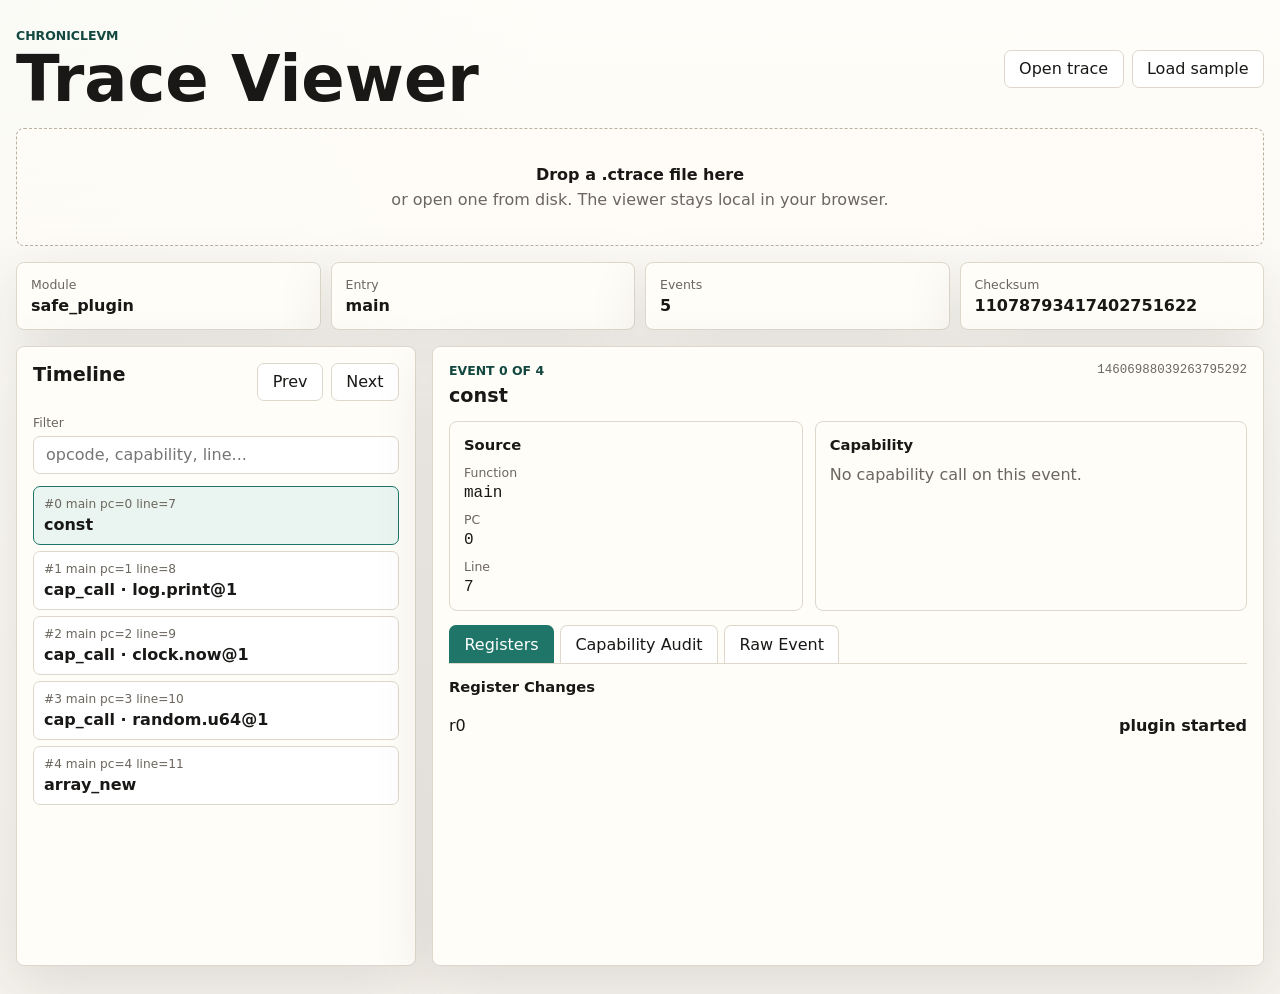
==== tools/trace-viewer/index.html @ c2182c63 "Add web trace viewer" ====
<!doctype html>
<html lang="en">
  <head>
    <meta charset="utf-8" />
    <meta name="viewport" content="width=device-width, initial-scale=1" />
    <title>Chronicle Trace Viewer</title>
    <link rel="stylesheet" href="./styles.css" />
  </head>
  <body>
    <main class="shell">
      <header class="topbar">
        <div>
          <p class="eyebrow">ChronicleVM</p>
          <h1>Trace Viewer</h1>
        </div>
        <div class="actions">
          <label class="file-button">
            <input id="fileInput" type="file" accept=".ctrace,application/json" />
            Open trace
          </label>
          <button id="loadSample" type="button">Load sample</button>
        </div>
      </header>

      <section id="dropzone" class="dropzone" aria-label="Trace file drop zone">
        <div>
          <strong>Drop a .ctrace file here</strong>
          <span>or open one from disk. The viewer stays local in your browser.</span>
        </div>
      </section>

      <section class="summary-grid" aria-label="Trace summary">
        <article>
          <span>Module</span>
          <strong id="moduleName">-</strong>
        </article>
        <article>
          <span>Entry</span>
          <strong id="entryName">-</strong>
        </article>
        <article>
          <span>Events</span>
          <strong id="eventCount">0</strong>
        </article>
        <article>
          <span>Checksum</span>
          <strong id="traceChecksum">-</strong>
        </article>
      </section>

      <section class="workspace">
        <aside class="timeline-panel" aria-label="Trace timeline">
          <div class="panel-heading">
            <h2>Timeline</h2>
            <div class="step-controls">
              <button id="prevEvent" type="button" aria-label="Previous event">Prev</button>
              <button id="nextEvent" type="button" aria-label="Next event">Next</button>
            </div>
          </div>
          <label class="search">
            <span>Filter</span>
            <input id="filterInput" type="search" placeholder="opcode, capability, line..." />
          </label>
          <ol id="timeline" class="timeline"></ol>
        </aside>

        <section class="detail-panel" aria-label="Selected event details">
          <div class="event-title">
            <div>
              <p id="eventPosition" class="eyebrow">No event selected</p>
              <h2 id="eventOpcode">Open a trace</h2>
            </div>
            <span id="eventChecksum" class="checksum">-</span>
          </div>

          <div class="detail-grid">
            <article class="source-card">
              <h3>Source</h3>
              <dl>
                <div><dt>Function</dt><dd id="eventFunction">-</dd></div>
                <div><dt>PC</dt><dd id="eventPc">-</dd></div>
                <div><dt>Line</dt><dd id="eventLine">-</dd></div>
              </dl>
            </article>

            <article class="cap-card">
              <h3>Capability</h3>
              <div id="capabilityDetail" class="empty-state">No capability call on this event.</div>
            </article>
          </div>

          <div class="tabs" role="tablist" aria-label="Detail views">
            <button class="tab active" data-tab="registers" type="button">Registers</button>
            <button class="tab" data-tab="audit" type="button">Capability Audit</button>
            <button class="tab" data-tab="raw" type="button">Raw Event</button>
          </div>

          <section id="registersTab" class="tab-panel active">
            <h3>Register Changes</h3>
            <div id="registerChanges" class="kv-list"></div>
          </section>

          <section id="auditTab" class="tab-panel">
            <h3>Capability Calls</h3>
            <div id="capabilityAudit" class="audit-list"></div>
          </section>

          <section id="rawTab" class="tab-panel">
            <h3>Raw Event</h3>
            <pre id="rawEvent">{}</pre>
          </section>
        </section>
      </section>
    </main>

    <script src="./app.js?v=2"></script>
  </body>
</html>
---- tools/trace-viewer/styles.css ----
:root {
  color-scheme: light;
  --bg: #f6f3ed;
  --panel: #fffdf8;
  --ink: #191816;
  --muted: #6b665e;
  --line: #ded8cc;
  --accent: #1f7668;
  --accent-strong: #12483f;
  --warn: #9d4d24;
  --code: #23211e;
  --shadow: 0 18px 60px rgba(42, 35, 24, 0.12);
  font-family:
    Inter, ui-sans-serif, system-ui, -apple-system, BlinkMacSystemFont, "Segoe UI", sans-serif;
}

* {
  box-sizing: border-box;
}

body {
  margin: 0;
  min-height: 100vh;
  background:
    linear-gradient(180deg, rgba(255, 253, 248, 0.82), rgba(246, 243, 237, 0.96)),
    radial-gradient(circle at top left, rgba(31, 118, 104, 0.12), transparent 34rem);
  color: var(--ink);
}

button,
input {
  font: inherit;
}

button,
.file-button {
  border: 1px solid var(--line);
  background: #ffffff;
  color: var(--ink);
  border-radius: 7px;
  min-height: 2.4rem;
  padding: 0 0.9rem;
  cursor: pointer;
}

button:hover,
.file-button:hover {
  border-color: var(--accent);
}

.shell {
  width: min(1440px, calc(100vw - 32px));
  margin: 0 auto;
  padding: 28px 0;
}

.topbar {
  display: flex;
  justify-content: space-between;
  gap: 20px;
  align-items: center;
  margin-bottom: 18px;
}

.eyebrow {
  color: var(--accent-strong);
  font-size: 0.78rem;
  font-weight: 700;
  margin: 0 0 6px;
  text-transform: uppercase;
}

h1,
h2,
h3,
p {
  margin-top: 0;
}

h1 {
  font-size: clamp(2rem, 5vw, 4.8rem);
  line-height: 0.95;
  margin-bottom: 0;
}

h2 {
  font-size: 1.2rem;
  margin-bottom: 0;
}

h3 {
  font-size: 0.92rem;
  margin-bottom: 12px;
}

.actions,
.step-controls {
  display: flex;
  gap: 8px;
  align-items: center;
}

.file-button {
  display: inline-flex;
  align-items: center;
}

.file-button input {
  position: absolute;
  width: 1px;
  height: 1px;
  opacity: 0;
}

.dropzone {
  display: flex;
  align-items: center;
  justify-content: center;
  min-height: 118px;
  margin-bottom: 16px;
  border: 1px dashed #b9b0a1;
  border-radius: 8px;
  background: rgba(255, 253, 248, 0.7);
  text-align: center;
}

.dropzone.dragging {
  border-color: var(--accent);
  background: rgba(31, 118, 104, 0.08);
}

.dropzone span {
  display: block;
  color: var(--muted);
  margin-top: 6px;
}

.summary-grid {
  display: grid;
  grid-template-columns: repeat(4, minmax(0, 1fr));
  gap: 10px;
  margin-bottom: 16px;
}

.summary-grid article,
.timeline-panel,
.detail-panel,
.source-card,
.cap-card {
  background: var(--panel);
  border: 1px solid var(--line);
  border-radius: 8px;
  box-shadow: var(--shadow);
}

.summary-grid article {
  padding: 14px;
  min-width: 0;
}

.summary-grid span,
dt {
  display: block;
  color: var(--muted);
  font-size: 0.78rem;
  margin-bottom: 4px;
}

.summary-grid strong {
  display: block;
  overflow: hidden;
  text-overflow: ellipsis;
  white-space: nowrap;
}

.workspace {
  display: grid;
  grid-template-columns: minmax(310px, 400px) 1fr;
  gap: 16px;
  min-height: 620px;
}

.timeline-panel,
.detail-panel {
  padding: 16px;
  min-width: 0;
}

.panel-heading,
.event-title {
  display: flex;
  align-items: flex-start;
  justify-content: space-between;
  gap: 12px;
  margin-bottom: 14px;
}

.search {
  display: grid;
  gap: 6px;
  margin-bottom: 12px;
}

.search span {
  color: var(--muted);
  font-size: 0.78rem;
}

.search input {
  width: 100%;
  border: 1px solid var(--line);
  border-radius: 7px;
  min-height: 2.35rem;
  padding: 0 0.75rem;
  background: #ffffff;
}

.timeline {
  list-style: none;
  padding: 0;
  margin: 0;
  display: grid;
  gap: 6px;
  max-height: 530px;
  overflow: auto;
}

.timeline button {
  width: 100%;
  height: auto;
  text-align: left;
  padding: 10px;
  display: grid;
  gap: 4px;
}

.timeline button.active {
  border-color: var(--accent);
  background: #eaf5f2;
}

.timeline-meta {
  color: var(--muted);
  font-size: 0.76rem;
}

.timeline-op {
  font-weight: 700;
}

.checksum {
  color: var(--muted);
  font-family: ui-monospace, SFMono-Regular, Menlo, Monaco, Consolas, monospace;
  font-size: 0.78rem;
  max-width: 18rem;
  overflow-wrap: anywhere;
}

.detail-grid {
  display: grid;
  grid-template-columns: minmax(0, 0.9fr) minmax(0, 1.1fr);
  gap: 12px;
  margin-bottom: 14px;
}

.source-card,
.cap-card {
  padding: 14px;
  box-shadow: none;
}

dl {
  margin: 0;
  display: grid;
  gap: 10px;
}

dd {
  margin: 0;
  font-family: ui-monospace, SFMono-Regular, Menlo, Monaco, Consolas, monospace;
}

.empty-state {
  color: var(--muted);
}

.cap-line,
.kv-row,
.audit-row {
  display: flex;
  justify-content: space-between;
  gap: 12px;
  border-bottom: 1px solid var(--line);
  padding: 9px 0;
}

.cap-line:last-child,
.kv-row:last-child,
.audit-row:last-child {
  border-bottom: 0;
}

.tabs {
  display: flex;
  gap: 6px;
  border-bottom: 1px solid var(--line);
  margin-bottom: 14px;
}

.tab {
  border-bottom-left-radius: 0;
  border-bottom-right-radius: 0;
  border-bottom: 0;
}

.tab.active {
  color: #ffffff;
  border-color: var(--accent);
  background: var(--accent);
}

.tab-panel {
  display: none;
}

.tab-panel.active {
  display: block;
}

pre {
  overflow: auto;
  max-height: 340px;
  padding: 14px;
  border-radius: 8px;
  background: var(--code);
  color: #f8f4ec;
  font-size: 0.82rem;
}

@media (max-width: 860px) {
  .topbar,
  .panel-heading,
  .event-title {
    align-items: stretch;
    flex-direction: column;
  }

  .summary-grid {
    grid-template-columns: repeat(2, minmax(0, 1fr));
  }

  .workspace,
  .detail-grid {
    grid-template-columns: 1fr;
  }

  .timeline {
    max-height: 320px;
  }
}

@media (max-width: 520px) {
  .shell {
    width: min(100vw - 20px, 1440px);
    padding-top: 16px;
  }

  .summary-grid {
    grid-template-columns: 1fr;
  }

  .actions,
  .step-controls,
  .tabs {
    flex-wrap: wrap;
  }
}
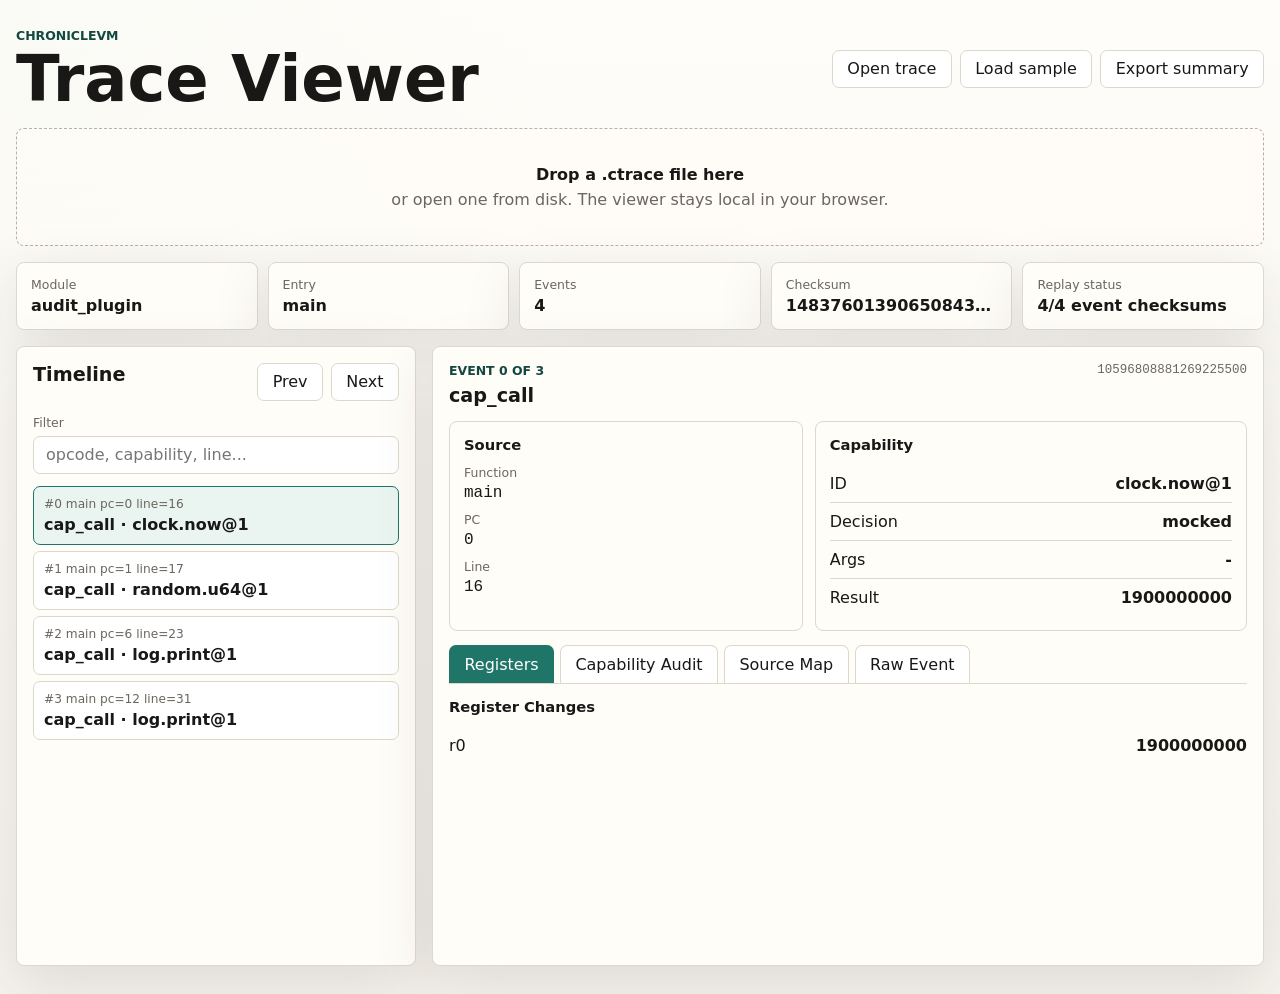
==== commit 0f957045: "Polish ChronicleVM demo story" ====
--- a/tools/trace-viewer/index.html
+++ b/tools/trace-viewer/index.html
@@ -19,6 +19,7 @@
             Open trace
           </label>
           <button id="loadSample" type="button">Load sample</button>
+          <button id="exportSummary" type="button">Export summary</button>
         </div>
       </header>
 
@@ -45,6 +46,10 @@
         <article>
           <span>Checksum</span>
           <strong id="traceChecksum">-</strong>
+        </article>
+        <article>
+          <span>Replay status</span>
+          <strong id="checksumStatus">-</strong>
         </article>
       </section>
 
@@ -92,6 +97,7 @@
           <div class="tabs" role="tablist" aria-label="Detail views">
             <button class="tab active" data-tab="registers" type="button">Registers</button>
             <button class="tab" data-tab="audit" type="button">Capability Audit</button>
+            <button class="tab" data-tab="source" type="button">Source Map</button>
             <button class="tab" data-tab="raw" type="button">Raw Event</button>
           </div>
 
@@ -105,6 +111,11 @@
             <div id="capabilityAudit" class="audit-list"></div>
           </section>
 
+          <section id="sourceTab" class="tab-panel">
+            <h3>Source-Correlated Execution</h3>
+            <div id="sourceMap" class="source-map"></div>
+          </section>
+
           <section id="rawTab" class="tab-panel">
             <h3>Raw Event</h3>
             <pre id="rawEvent">{}</pre>
--- a/tools/trace-viewer/styles.css
+++ b/tools/trace-viewer/styles.css
@@ -137,7 +137,7 @@
 
 .summary-grid {
   display: grid;
-  grid-template-columns: repeat(4, minmax(0, 1fr));
+  grid-template-columns: repeat(5, minmax(0, 1fr));
   gap: 10px;
   margin-bottom: 16px;
 }
@@ -300,6 +300,42 @@
   border-bottom: 0;
 }
 
+.cap-timeline {
+  display: grid;
+  gap: 8px;
+  margin-top: 14px;
+}
+
+.cap-timeline button,
+.source-row {
+  width: 100%;
+  height: auto;
+  text-align: left;
+  display: grid;
+  gap: 4px;
+  padding: 10px;
+}
+
+.cap-timeline span,
+.source-row span,
+.source-row em {
+  color: var(--muted);
+  font-size: 0.76rem;
+  font-style: normal;
+}
+
+.source-map {
+  display: grid;
+  gap: 8px;
+  max-height: 360px;
+  overflow: auto;
+}
+
+.source-row.active {
+  border-color: var(--accent);
+  background: #eaf5f2;
+}
+
 .tabs {
   display: flex;
   gap: 6px;
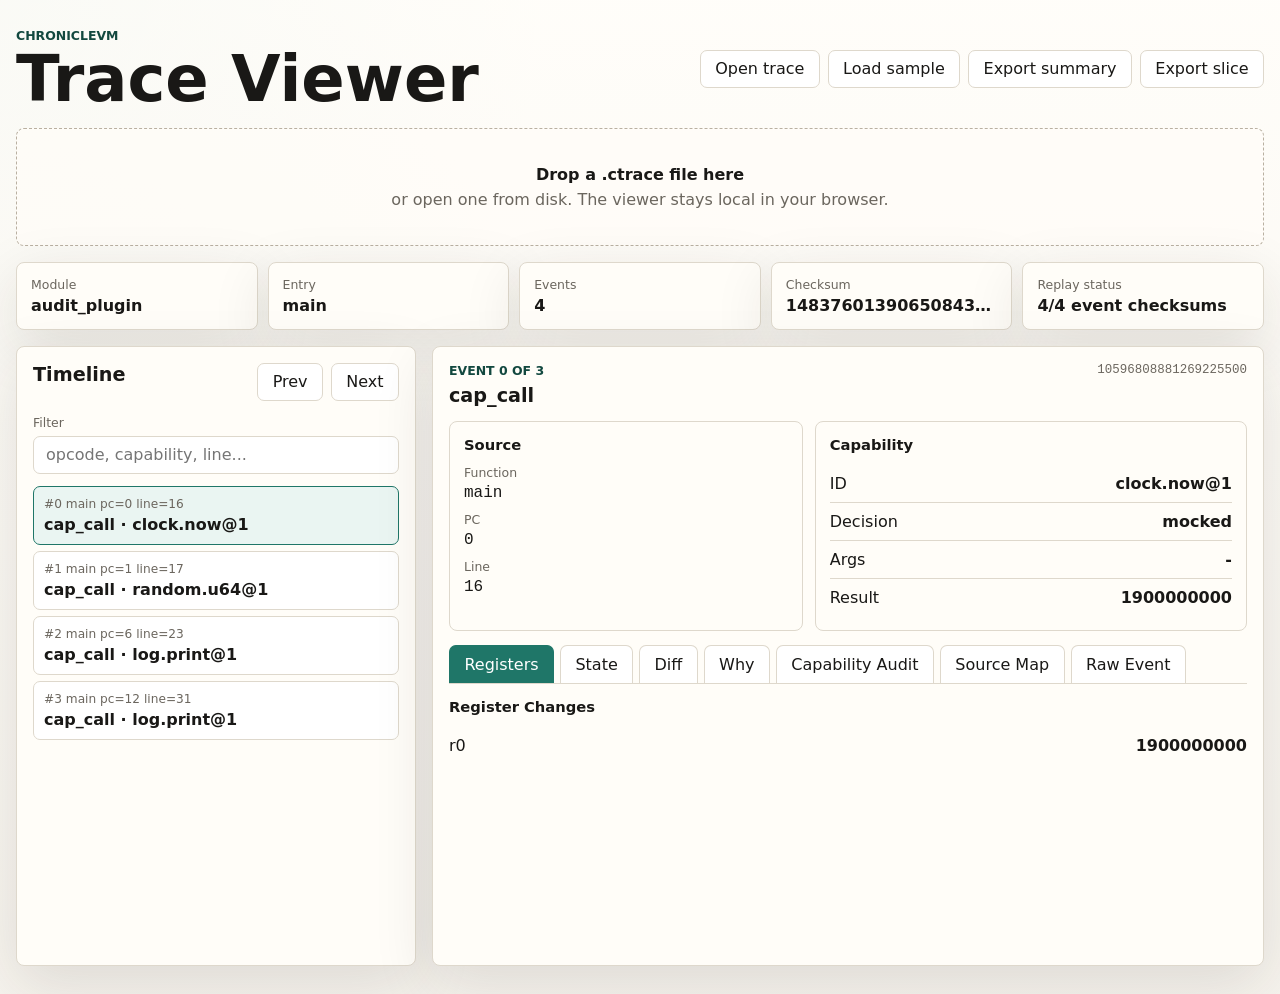
==== commit 4e2b8682: "Add time-travel trace debugging" ====
--- a/tools/trace-viewer/index.html
+++ b/tools/trace-viewer/index.html
@@ -20,6 +20,7 @@
           </label>
           <button id="loadSample" type="button">Load sample</button>
           <button id="exportSummary" type="button">Export summary</button>
+          <button id="exportSlice" type="button">Export slice</button>
         </div>
       </header>
 
@@ -96,6 +97,9 @@
 
           <div class="tabs" role="tablist" aria-label="Detail views">
             <button class="tab active" data-tab="registers" type="button">Registers</button>
+            <button class="tab" data-tab="state" type="button">State</button>
+            <button class="tab" data-tab="diff" type="button">Diff</button>
+            <button class="tab" data-tab="why" type="button">Why</button>
             <button class="tab" data-tab="audit" type="button">Capability Audit</button>
             <button class="tab" data-tab="source" type="button">Source Map</button>
             <button class="tab" data-tab="raw" type="button">Raw Event</button>
@@ -104,6 +108,21 @@
           <section id="registersTab" class="tab-panel active">
             <h3>Register Changes</h3>
             <div id="registerChanges" class="kv-list"></div>
+          </section>
+
+          <section id="stateTab" class="tab-panel">
+            <h3>Register State At Event</h3>
+            <div id="registerState" class="kv-list"></div>
+          </section>
+
+          <section id="diffTab" class="tab-panel">
+            <h3>Diff From Previous Event</h3>
+            <div id="eventDiff" class="kv-list"></div>
+          </section>
+
+          <section id="whyTab" class="tab-panel">
+            <h3>Why This Event?</h3>
+            <div id="whyEvent" class="why-panel"></div>
           </section>
 
           <section id="auditTab" class="tab-panel">
--- a/tools/trace-viewer/styles.css
+++ b/tools/trace-viewer/styles.css
@@ -336,6 +336,17 @@
   background: #eaf5f2;
 }
 
+.why-panel {
+  display: grid;
+  gap: 2px;
+}
+
+.kv-row strong,
+.cap-line strong {
+  overflow-wrap: anywhere;
+  text-align: right;
+}
+
 .tabs {
   display: flex;
   gap: 6px;
